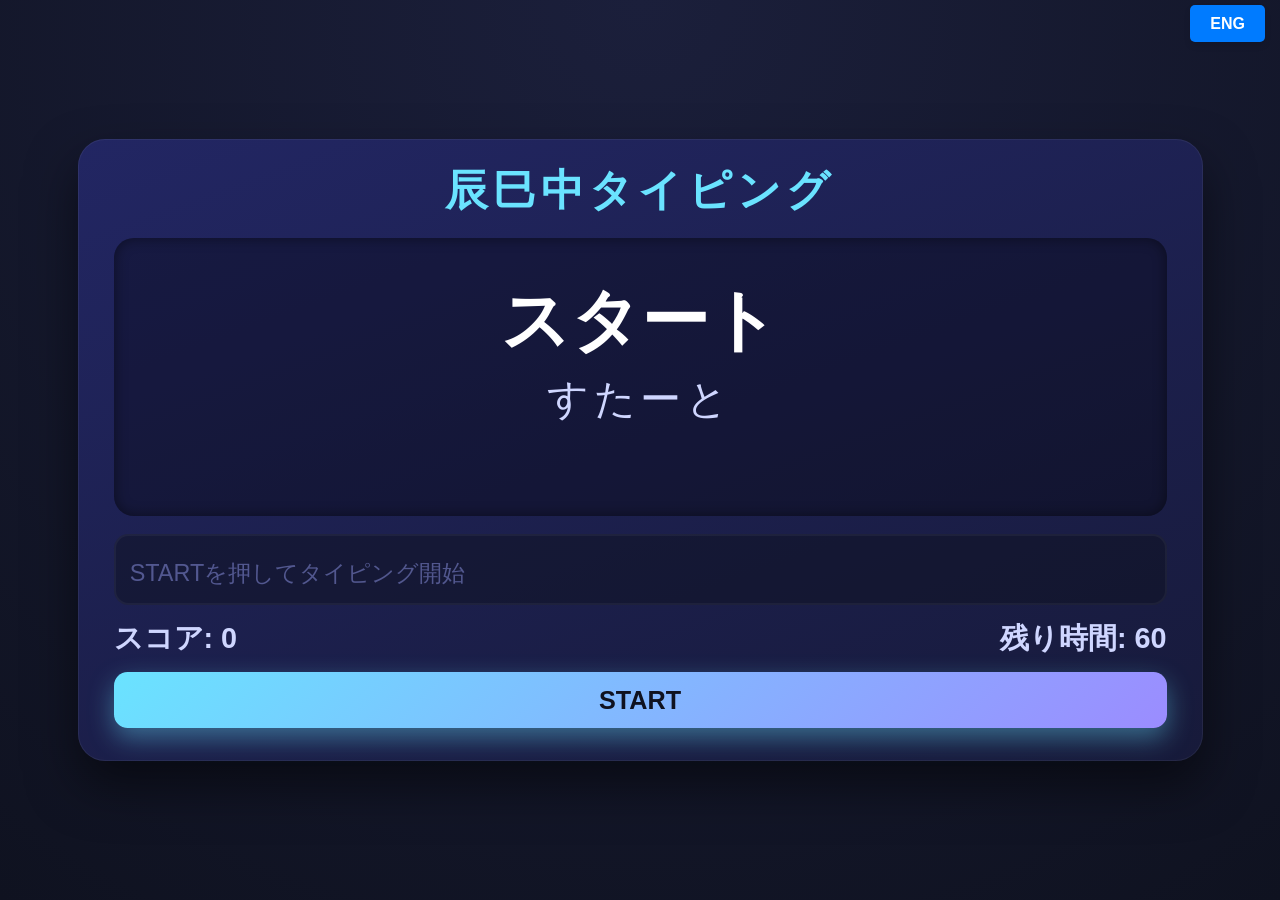
==== index.html @ f7c52356 "Update index.html" ====
<!DOCTYPE html>
<html lang="ja">
<head>
  <meta charset="UTF-8">
  <title>タイピングコンテスト用</title>
  <link rel="stylesheet" href="style.css">
</head>
<body>

  <!-- Language Switch Button (Goes to the English game) -->
  <div style="position: absolute; top: 15px; right: 15px; z-index: 1000;">
    <a href="english-game/index.html" style="padding: 10px 20px; background-color: #007bff; color: white; text-decoration: none; border-radius: 5px; font-family: sans-serif; font-weight: bold; box-shadow: 0 4px 6px rgba(0,0,0,0.1);">ENG</a>
  </div>

  <div id="game">
    <h1>辰巳中タイピング</h1>

    <div id="word-box">
      <div id="kanji">スタート</div>
      <div id="kana">すたーと</div>
      <div id="romaji-guide"></div>
    </div>

    <input
      type="text"
      id="input"
      placeholder="STARTを押してタイピング開始"
      autocomplete="off"
      disabled
    >

    <div id="status">
      <div id="score">スコア: 0</div>
      <div id="time">残り時間: 60</div>
    </div>

    <button id="start">START</button>

    <div id="game-over"></div>
  </div>

  <!-- 固定された効果音 (Removed "sounds/") -->
  <audio id="se-correct" src="correct.mp3" preload="auto"></audio>
  <audio id="se-miss" src="miss.mp3" preload="auto"></audio>
  <audio id="se-start" src="start.mp3" preload="auto"></audio>
  <audio id="se-end" src="end.mp3" preload="auto"></audio>

  <script src="script.js"></script>
</body>
</html>
---- style.css ----
:root {
  --bg: #0f1220;
  --panel: #1b1f3b;
  --accent: #6ae3ff;
  --accent2: #9b8cff;
  --text: #ffffff;
  --subtext: #cfd6ff;
  --danger: #ff6b6b;
}

* {
  box-sizing: border-box;
}

html, body {
  margin: 0;
  padding: 0;
  width: 100vw;
  height: 100vh;
  overflow: hidden; /* スクロールバーの発生を防止 */
  display: flex;
  justify-content: center;
  align-items: center;
  font-family: "Segoe UI", "Hiragino Kaku Gothic ProN", Meiryo, sans-serif;
  background: radial-gradient(circle at top, #1b1f3b, #0f1220);
  color: var(--text);
}

/* =========================
   Main Game Panel
   ========================= */
#game {
  width: min(90vw, 125vh);
  max-height: 96vh;
  padding: min(2.5vh, 2.2vw) min(4vh, 3.5vw);
  border-radius: min(3vh, 2.5vw);
  background: linear-gradient(160deg, #222663, #171a3a);
  box-shadow:
    0 24px 50px rgba(0, 0, 0, 0.5),
    inset 0 0 0 1px rgba(255, 255, 255, 0.06);
  text-align: center;
  display: flex;
  flex-direction: column;
  justify-content: space-between;
}

/* =========================
   Title
   ========================= */
h1 {
  margin: 0 0 min(1vh, 0.8vw);
  font-size: min(4.8vh, 4vw);
  letter-spacing: 0.12em;
  color: var(--accent);
}

/* =========================
   Word Display
   ========================= */
#word-box {
  margin: min(1vh, 0.8vw) 0;
  padding: min(4.5vh, 3.5vw) min(3vh, 2.5vw);
  border-radius: min(2.2vh, 1.8vw);
  background: rgba(0, 0, 0, 0.3);
  box-shadow: inset 0 0 14px rgba(0, 0, 0, 0.45);
  /* word-break: break-all; を削除 */
}

/* 漢字 */
#kanji {
  font-size: min(7.5vh, 6.2vw);
  font-weight: 700;
  line-height: 1.25;
  white-space: pre-wrap;
  word-break: keep-all;      /* 単語の途中での改行を防止 */
  overflow-wrap: break-word; /* 枠からはみ出る場合のみ改行 */
}

/* ひらがな */
#kana {
  margin-top: min(1.2vh, 1vw);
  font-size: min(4.5vh, 3.7vw);
  letter-spacing: 0.12em;
  color: var(--subtext);
  line-height: 1.25;
  white-space: pre-wrap;
  word-break: keep-all;      /* 単語の途中での改行を防止 */
  overflow-wrap: break-word; /* 枠からはみ出る場合のみ改行 */
}

/* ガイド */
#romaji-guide {
  margin-top: min(1.5vh, 1.2vw);
  font-size: min(3.2vh, 2.6vw);
  font-weight: bold;
  letter-spacing: 0.08em;
  color: var(--accent);
  min-height: 1.3em;
}

/* =========================
   Input
   ========================= */
#input {
  width: 100%;
  margin-top: min(1vh, 0.8vw);
  padding: min(1.8vh, 1.5vw);
  font-size: min(3.8vh, 3.1vw);
  border-radius: min(1.6vh, 1.3vw);
  border: none;
  outline: none;
  background: #0f1220;
  color: var(--text);
  box-shadow:
    inset 0 0 0 2px rgba(255, 255, 255, 0.08);
}

#input::placeholder {
  font-size: min(2.6vh, 2.1vw);
  color: #888fd0;
}

#input:focus {
  box-shadow:
    inset 0 0 0 2px var(--accent),
    0 0 14px rgba(106, 227, 255, 0.6);
}

#input:disabled {
  opacity: 0.5;
  cursor: not-allowed;
}

/* =========================
   Status
   ========================= */
#status {
  display: flex;
  justify-content: space-between;
  margin-top: min(1.5vh, 1.2vw);
  font-size: min(3.2vh, 2.6vw);
  font-weight: 600;
}

#score,
#time {
  color: var(--subtext);
}

/* =========================
   Button（少し小さく調整）
   ========================= */
#start {
  margin-top: min(1.5vh, 1.2vw);
  width: 100%;
  padding: min(1.5vh, 1.2vw) 0; /* 少しスリム化 */
  font-size: min(2.8vh, 2.3vw); /* 文字サイズをわずかに縮小 */
  font-weight: 700;
  border-radius: min(1.5vh, 1.2vw);
  border: none;
  cursor: pointer;
  background: linear-gradient(135deg, var(--accent), var(--accent2));
  color: #0f1220;
  box-shadow: 0 10px 26px rgba(106, 227, 255, 0.4);
  transition: transform 0.12s, box-shadow 0.12s;
}

#start:hover {
  transform: translateY(-2px);
  box-shadow: 0 14px 32px rgba(106, 227, 255, 0.55);
}

#start:active {
  transform: translateY(1px);
  box-shadow: 0 6px 16px rgba(106, 227, 255, 0.35);
}

/* =========================
   Game Over
   ========================= */
#game-over {
  margin-top: min(1.2vh, 1vw);
  font-size: min(4vh, 3.2vw);
  font-weight: 800;
  color: var(--danger);
}
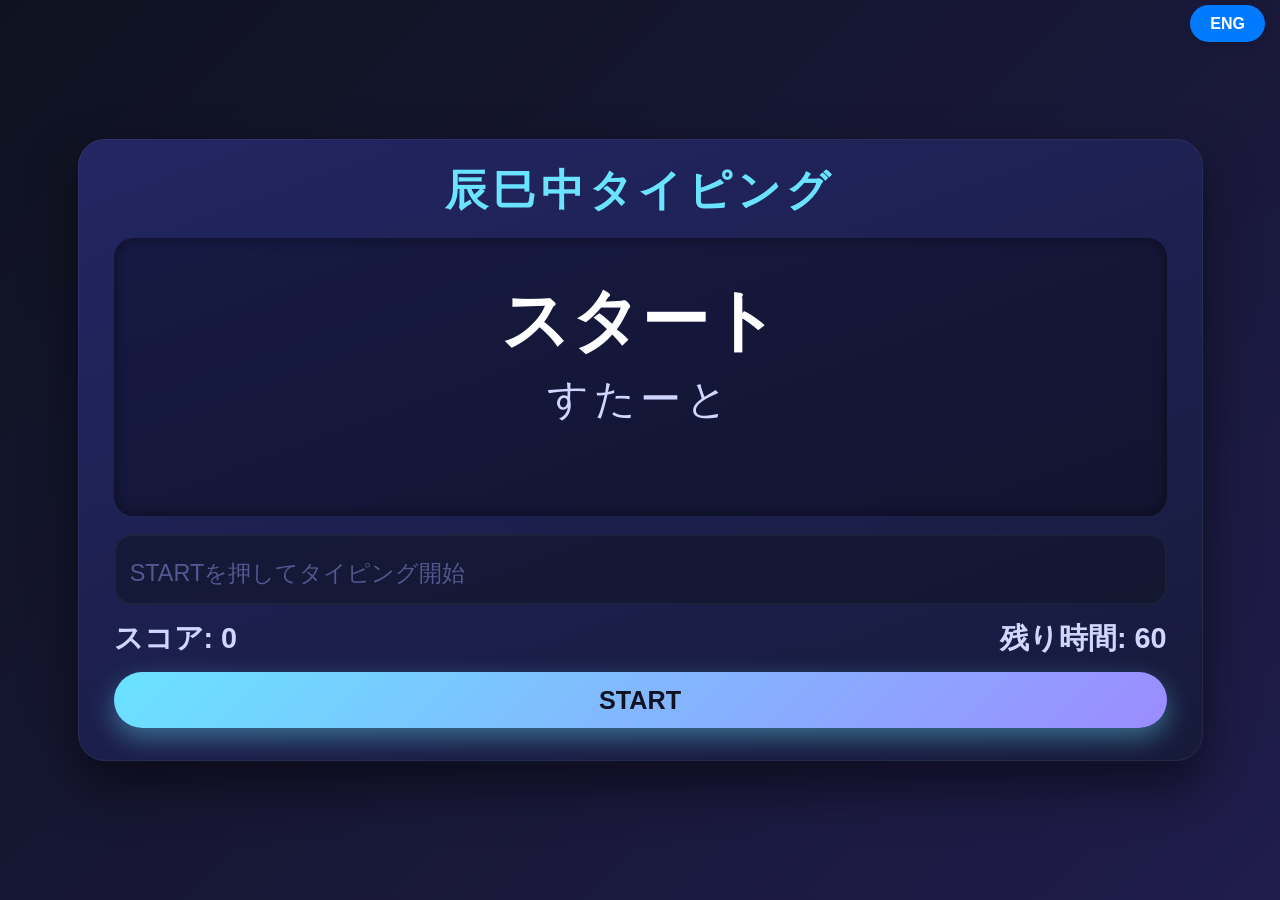
==== commit 1b960a58: "Add Japanese game loading screen" ====
--- a/index.html
+++ b/index.html
@@ -6,6 +6,7 @@
   <link rel="stylesheet" href="style.css">
 </head>
 <body>
+  <div class="page-loader" aria-label="Loading" role="status"><div class="page-loader__inner"><span class="page-loader__spinner" aria-hidden="true"></span><span>TATSUMI TYPING</span></div></div>
 
   <!-- Language Switch Button (Goes to the English game) -->
   <div style="position: absolute; top: 15px; right: 15px; z-index: 1000;">
@@ -45,6 +46,12 @@
   <audio id="se-start" src="start.mp3" preload="auto"></audio>
   <audio id="se-end" src="end.mp3" preload="auto"></audio>
 
+  <script>
+  window.addEventListener("load", () => {
+    const loader = document.querySelector(".page-loader");
+    if (loader) window.setTimeout(() => loader.classList.add("is-hidden"), 180);
+  });
+</script>
   <script src="script.js"></script>
 </body>
 </html>
--- a/style.css
+++ b/style.css
@@ -183,4 +183,25 @@
   font-size: min(4vh, 3.2vw);
   font-weight: 800;
   color: var(--danger);
-}+}
+/* Rounded controls, animated gradient, and a soft loading entrance */
+html, body { min-height: 100vh; height: auto; }
+body { position: relative; isolation: isolate; background: linear-gradient(-45deg,var(--bg),var(--panel),#25205a,var(--bg)); background-size:400% 400%; animation:gradient-drift 18s ease infinite; }
+@keyframes gradient-drift { 0%{background-position:0% 50%} 50%{background-position:100% 50%} 100%{background-position:0% 50%} }
+#game { animation:game-enter 700ms cubic-bezier(.2,.8,.2,1) both; transition:box-shadow 250ms ease,background-color 250ms ease; }
+@keyframes game-enter { from{opacity:0;transform:translateY(18px) scale(.985);filter:blur(5px)} to{opacity:1;transform:translateY(0) scale(1);filter:blur(0)} }
+button,a,input[type=button],input[type=submit],input[type=reset],select { border-radius:999px !important; transition:transform 180ms ease,box-shadow 220ms ease,background-color 220ms ease,opacity 220ms ease; }
+button:focus-visible,a:focus-visible,input:focus-visible,select:focus-visible { outline:3px solid var(--accent); outline-offset:4px; }
+button:active,input[type=button]:active,input[type=submit]:active,input[type=reset]:active { transform:scale(.975); }
+a { backdrop-filter:blur(12px); box-shadow:0 8px 22px rgba(0,0,0,.18); }
+#start { border-radius:999px !important; position:relative; overflow:hidden; }
+#start::after { content:""; position:absolute; inset:0; background:linear-gradient(110deg,transparent 20%,rgba(255,255,255,.28) 45%,transparent 70%); transform:translateX(-130%); transition:transform 550ms ease; pointer-events:none; }
+#start:hover::after { transform:translateX(130%); }
+#input { border-radius:18px !important; transition:box-shadow 220ms ease,background-color 220ms ease; }
+#word-box { transition:background-color 250ms ease,box-shadow 250ms ease; }
+.page-loader { position:fixed; inset:0; z-index:9999; display:grid; place-items:center; background:linear-gradient(-45deg,var(--bg),var(--panel),#25205a,var(--bg)); background-size:400% 400%; animation:gradient-drift 12s ease infinite; opacity:1; visibility:visible; transition:opacity 450ms ease,visibility 450ms ease; }
+.page-loader.is-hidden { opacity:0; visibility:hidden; pointer-events:none; }
+.page-loader__inner { display:grid; justify-items:center; gap:16px; color:var(--text); font-weight:700; letter-spacing:.16em; }
+.page-loader__spinner { width:44px; height:44px; border-radius:50%; border:3px solid rgba(255,255,255,.18); border-top-color:var(--accent); border-right-color:var(--accent2); animation:loader-spin 850ms linear infinite; box-shadow:0 0 24px rgba(255,255,255,.12); }
+@keyframes loader-spin { to{transform:rotate(360deg)} }
+@media(prefers-reduced-motion:reduce) { *,*::before,*::after { animation-duration:.01ms !important; animation-iteration-count:1 !important; scroll-behavior:auto !important; transition-duration:.01ms !important; } }
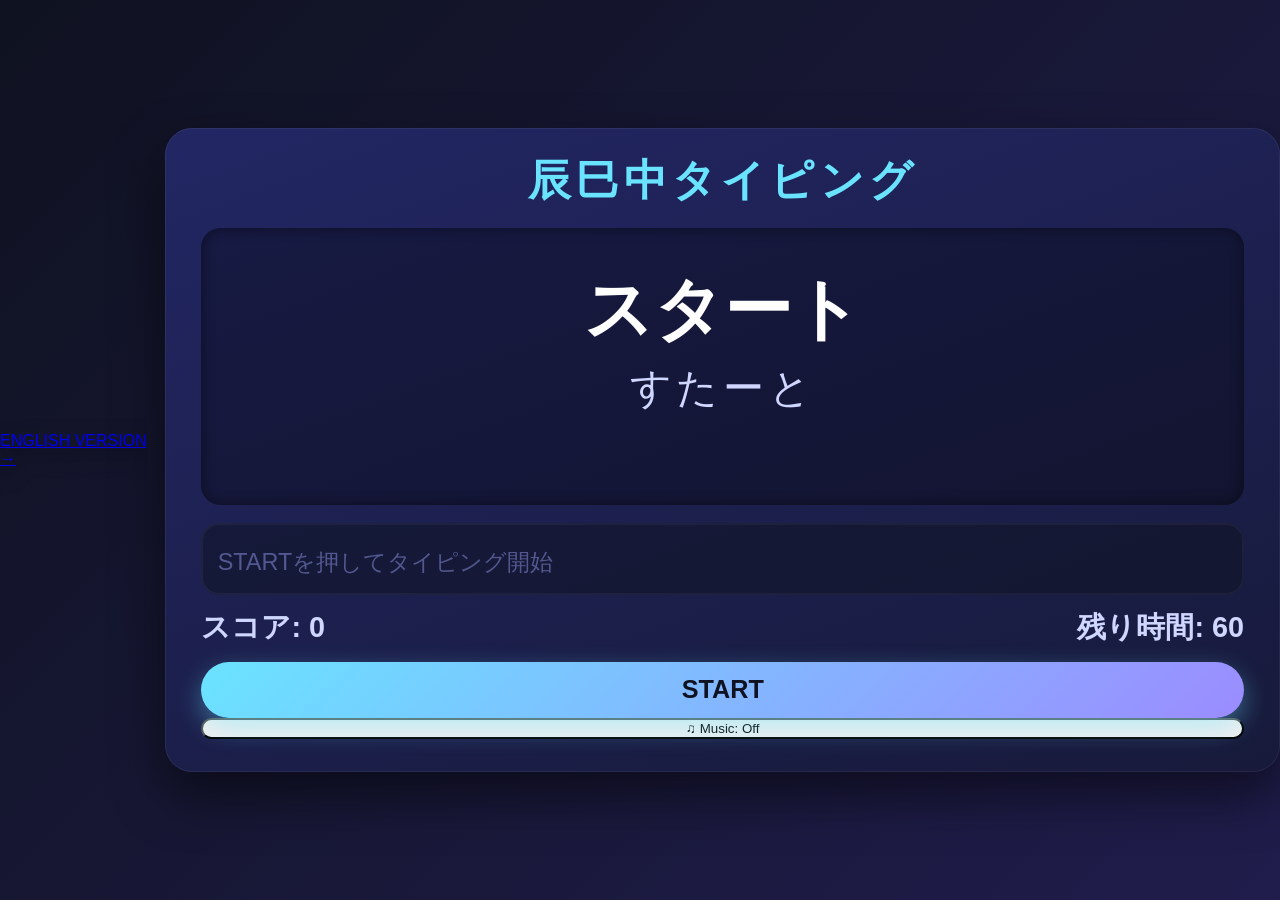
==== commit 3de02883: "Polish typing game transitions, Ubuntu typography, music, and language switch" ====
--- a/index.html
+++ b/index.html
@@ -8,10 +8,7 @@
 <body>
   <div class="page-loader" aria-label="Loading" role="status"><div class="page-loader__inner"><span class="page-loader__spinner" aria-hidden="true"></span><span>TATSUMI TYPING</span></div></div>
 
-  <!-- Language Switch Button (Goes to the English game) -->
-  <div style="position: absolute; top: 15px; right: 15px; z-index: 1000;">
-    <a href="english-game/index.html" style="padding: 10px 20px; background-color: #007bff; color: white; text-decoration: none; border-radius: 5px; font-family: sans-serif; font-weight: bold; box-shadow: 0 4px 6px rgba(0,0,0,0.1);">ENG</a>
-  </div>
+  <div class="language-switch-wrap"><a class="language-switch" href="english-game/index.html" aria-label="Switch to English">ENGLISH VERSION <span aria-hidden="true">→</span></a></div>
 
   <div id="game">
     <h1>辰巳中タイピング</h1>
@@ -36,6 +33,7 @@
     </div>
 
     <button id="start">START</button>
+    <button id="music-toggle" type="button" aria-pressed="false">♫ Music: Off</button>
 
     <div id="game-over"></div>
   </div>
@@ -52,6 +50,22 @@
     if (loader) window.setTimeout(() => loader.classList.add("is-hidden"), 180);
   });
 </script>
+
+  <script>
+    document.addEventListener("DOMContentLoaded", () => {
+      document.querySelectorAll(".language-switch").forEach(link => {
+        link.addEventListener("click", event => {
+          if (event.metaKey || event.ctrlKey || event.shiftKey || event.altKey) return;
+          event.preventDefault();
+          const destination = link.href;
+          const game = document.getElementById("game");
+          if (game) game.classList.add("is-transitioning");
+          document.body.classList.add("page-leaving");
+          window.setTimeout(() => { window.location.href = destination; }, 220);
+        });
+      });
+    });
+  </script>
   <script src="script.js"></script>
 </body>
 </html>
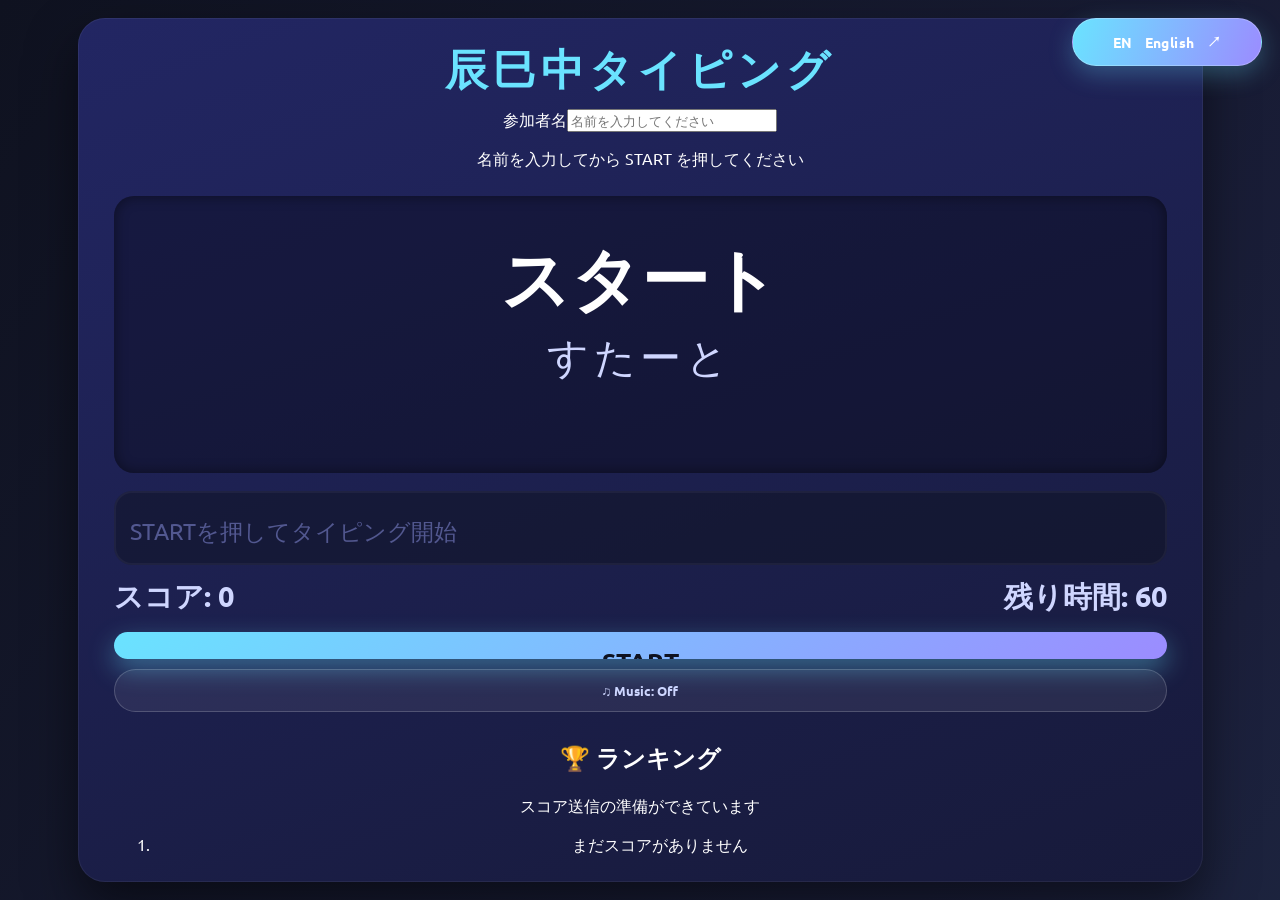
==== commit d910ba92: "Fix Japanese animations and add contestant leaderboard UI" ====
--- a/index.html
+++ b/index.html
@@ -8,10 +8,12 @@
 <body>
   <div class="page-loader" aria-label="Loading" role="status"><div class="page-loader__inner"><span class="page-loader__spinner" aria-hidden="true"></span><span>TATSUMI TYPING</span></div></div>
 
-  <div class="language-switch-wrap"><a class="language-switch" href="english-game/index.html" aria-label="Switch to English">ENGLISH VERSION <span aria-hidden="true">→</span></a></div>
+  <div class="language-switch-wrap"><a class="language-switch" href="english-game/index.html" aria-label="Switch to English"><span>EN</span><strong>English</strong><span class="switch-arrow" aria-hidden="true">↗</span></a></div>
 
   <div id="game">
     <h1>辰巳中タイピング</h1>
+
+    <div class="contest-controls"><label for="contestant-name">参加者名</label><input id="contestant-name" type="text" maxlength="24" autocomplete="nickname" placeholder="名前を入力してください"><p class="contest-hint">名前を入力してから START を押してください</p></div>
 
     <div id="word-box">
       <div id="kanji">スタート</div>
@@ -36,6 +38,7 @@
     <button id="music-toggle" type="button" aria-pressed="false">♫ Music: Off</button>
 
     <div id="game-over"></div>
+    <section id="leaderboard" class="leaderboard" aria-live="polite"><h2>🏆 ランキング</h2><p class="leaderboard-status">スコア送信の準備ができています</p><ol id="leaderboard-list"><li>まだスコアがありません</li></ol></section>
   </div>
 
   <!-- 固定された効果音 (Removed "sounds/") -->
--- a/style.css
+++ b/style.css
@@ -1,3 +1,4 @@
+@import url('https://fonts.googleapis.com/css2?family=Ubuntu:wght@400;500;700&display=swap');
 :root {
   --bg: #0f1220;
   --panel: #1b1f3b;
@@ -205,3 +206,46 @@
 .page-loader__spinner { width:44px; height:44px; border-radius:50%; border:3px solid rgba(255,255,255,.18); border-top-color:var(--accent); border-right-color:var(--accent2); animation:loader-spin 850ms linear infinite; box-shadow:0 0 24px rgba(255,255,255,.12); }
 @keyframes loader-spin { to{transform:rotate(360deg)} }
 @media(prefers-reduced-motion:reduce) { *,*::before,*::after { animation-duration:.01ms !important; animation-iteration-count:1 !important; scroll-behavior:auto !important; transition-duration:.01ms !important; } }
+
+
+/* Ubuntu typography, language switch, transitions, and ambient music controls */
+
+:root { --switch-gradient: linear-gradient(110deg,var(--accent),var(--accent2)); }
+html, body, button, input, select, textarea, a, #game, #game * {
+  font-family: 'Ubuntu', 'Noto Sans JP', sans-serif !important;
+}
+body {
+  background: linear-gradient(125deg,var(--bg),var(--panel),color-mix(in srgb,var(--accent) 20%,var(--bg)),var(--panel),var(--bg));
+  background-size: 350% 350%;
+  animation: gradient-drift 22s ease-in-out infinite;
+  transition: background 700ms ease;
+}
+@keyframes gradient-drift { 0%,100% { background-position: 0% 50%; } 50% { background-position: 100% 50%; } }
+.language-switch-wrap { position: fixed; top: 18px; right: 18px; z-index: 1000; }
+.language-switch {
+  min-width: 190px; min-height: 48px; padding: 13px 24px; display: inline-flex;
+  align-items: center; justify-content: center; gap: 12px;
+  border-radius: 999px; color: #fff; text-decoration: none; font-weight: 700;
+  font-size: 14px; letter-spacing: .035em; background: var(--switch-gradient);
+  box-shadow: 0 8px 24px color-mix(in srgb,var(--accent) 28%,transparent);
+  border: 1px solid rgba(255,255,255,.24); backdrop-filter: blur(14px);
+  transition: transform 240ms cubic-bezier(.2,.8,.2,1), box-shadow 240ms ease, filter 240ms ease;
+}
+.language-switch:hover { transform: translateY(-3px) scale(1.025); box-shadow: 0 13px 30px color-mix(in srgb,var(--accent) 38%,transparent); filter: brightness(1.08); }
+.language-switch:active { transform: scale(.97); }
+#music-toggle {
+  margin-top: 10px; width: 100%; padding: 12px 20px; border: 1px solid rgba(255,255,255,.18);
+  border-radius: 999px; color: var(--subtext); background: rgba(255,255,255,.07);
+  font-weight: 700; cursor: pointer; transition: all 220ms ease;
+}
+#music-toggle:hover, #music-toggle[aria-pressed="true"] { color: var(--text); background: color-mix(in srgb,var(--accent) 18%,transparent); box-shadow: 0 0 20px color-mix(in srgb,var(--accent) 18%,transparent); }
+#game { transition: opacity 320ms ease, transform 320ms ease, box-shadow 250ms ease; }
+#game.is-transitioning { opacity: .45; transform: translateY(8px) scale(.99); }
+#input { transition: box-shadow 220ms ease, transform 160ms ease; }
+#input.input-wrong { animation: wrong-tap 260ms ease; }
+@keyframes wrong-tap { 0%,100%{transform:translateX(0)} 25%{transform:translateX(-5px)} 50%{transform:translateX(5px)} 75%{transform:translateX(-3px)} }
+@media(max-width:600px) { .language-switch-wrap { top:10px; right:10px; } .language-switch { min-width:0; min-height:42px; padding:10px 15px; font-size:12px; } }
+@media(prefers-reduced-motion:reduce) { body { animation:none; } }
+
+.shake { animation: wrong-shake 300ms ease-in-out; }
+@keyframes wrong-shake { 0%,100%{transform:translateX(0)} 15%{transform:translateX(-9px)} 30%{transform:translateX(8px)} 45%{transform:translateX(-6px)} 60%{transform:translateX(5px)} 75%{transform:translateX(-3px)} }
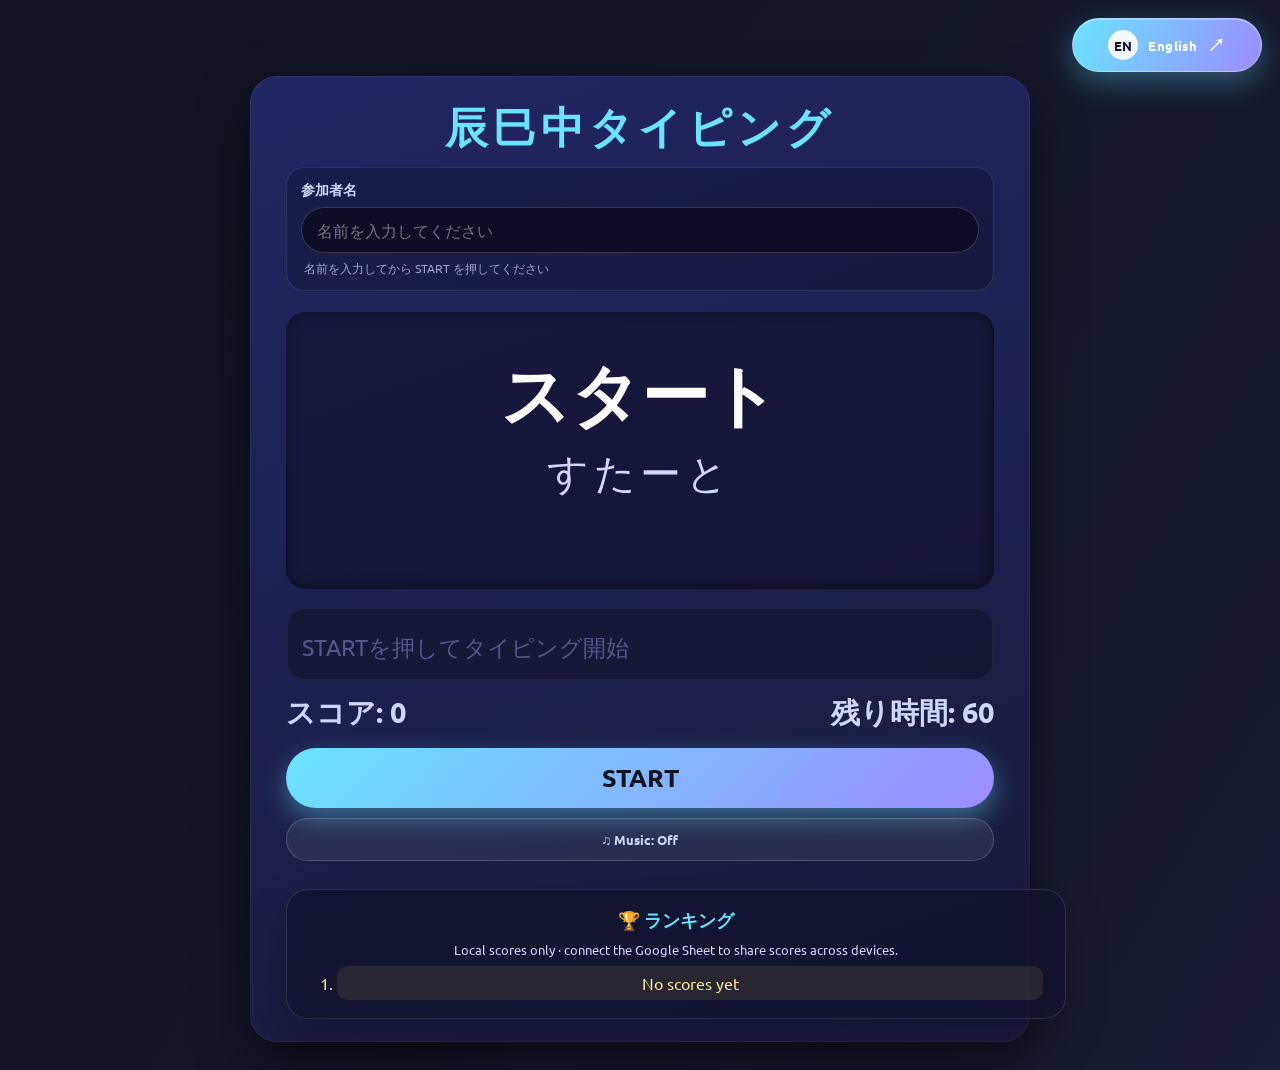
==== commit a8a7006d: "Fix animated background visibility and configure shared score endpoint" ====
--- a/index.html
+++ b/index.html
@@ -69,6 +69,7 @@
       });
     });
   </script>
+  <script src="sheet-config.js"></script>
   <script src="script.js"></script>
 </body>
 </html>
--- a/style.css
+++ b/style.css
@@ -249,3 +249,37 @@
 
 .shake { animation: wrong-shake 300ms ease-in-out; }
 @keyframes wrong-shake { 0%,100%{transform:translateX(0)} 15%{transform:translateX(-9px)} 30%{transform:translateX(8px)} 45%{transform:translateX(-6px)} 60%{transform:translateX(5px)} 75%{transform:translateX(-3px)} }
+
+
+/* Contest leaderboard, visible animated gradient, and custom language pill */
+:root { --contest-accent: var(--accent); --contest-accent-2: var(--accent2); }
+html, body { min-height:100%; height:auto; }
+body { background:transparent!important; min-height:100vh; height:auto; overflow-x:hidden; overflow-y:auto; display:flex; justify-content:center; align-items:center; padding:76px 16px 28px; position:relative; isolation:isolate; }
+body::before { content:""; position:fixed; inset:-35%; z-index:-1; pointer-events:none; background:linear-gradient(120deg,var(--bg) 8%,var(--panel) 34%,color-mix(in srgb,var(--accent) 40%,var(--panel)) 52%,color-mix(in srgb,var(--accent2) 38%,var(--bg)) 72%,var(--bg)); background-size:300% 300%; animation:contest-gradient-flow 16s ease-in-out infinite; will-change:background-position; }
+@keyframes contest-gradient-flow { 0%,100%{background-position:0% 45%;transform:rotate(0deg) scale(1)} 50%{background-position:100% 55%;transform:rotate(4deg) scale(1.04)} }
+#game { position:relative; z-index:1; width:min(92vw,780px); max-height:none; margin:0 auto; animation:contest-panel-in 720ms cubic-bezier(.2,.8,.2,1) both; }
+@keyframes contest-panel-in { from{opacity:0;transform:translateY(24px) scale(.975);filter:blur(7px)} to{opacity:1;transform:translateY(0) scale(1);filter:blur(0)} }
+.language-switch-wrap { position:fixed!important; top:18px!important; right:18px!important; z-index:10000!important; display:block!important; }
+a.language-switch { display:inline-flex!important; align-items:center!important; justify-content:center!important; gap:10px!important; min-width:190px!important; min-height:54px!important; padding:10px 22px!important; border-radius:999px!important; text-decoration:none!important; color:#fff!important; background:linear-gradient(115deg,var(--accent),var(--accent2))!important; border:1px solid rgba(255,255,255,.38)!important; box-shadow:0 10px 30px color-mix(in srgb,var(--accent) 32%,transparent),inset 0 1px rgba(255,255,255,.25)!important; backdrop-filter:blur(18px)!important; font-size:13px!important; letter-spacing:.035em!important; transform:translateZ(0); transition:transform 260ms cubic-bezier(.2,.8,.2,1),box-shadow 260ms ease,filter 260ms ease!important; }
+a.language-switch span:first-child { display:grid; place-items:center; width:30px; height:30px; flex:none; border-radius:50%; color:var(--bg); background:rgba(255,255,255,.9); font-weight:800; }
+a.language-switch strong { color:#fff; font-weight:800; }
+a.language-switch .switch-arrow { font-size:18px; transition:transform 220ms ease; }
+a.language-switch:hover { transform:translateY(-4px) scale(1.035)!important; box-shadow:0 16px 38px color-mix(in srgb,var(--accent) 48%,transparent),inset 0 1px rgba(255,255,255,.3)!important; filter:brightness(1.1); }
+a.language-switch:hover .switch-arrow { transform:translate(2px,-2px); }
+a.language-switch:active { transform:scale(.97)!important; }
+.page-leaving #game { opacity:0; transform:translateY(10px) scale(.985); filter:blur(4px); }
+.contest-controls { margin:0 0 12px; text-align:left; padding:12px 14px; border:1px solid rgba(255,255,255,.1); border-radius:18px; background:rgba(4,8,24,.28); }
+.contest-controls label { display:block; color:var(--subtext); font-size:14px; font-weight:700; margin-bottom:7px; }
+#contestant-name { width:100%; padding:12px 15px; border-radius:999px!important; border:1px solid rgba(255,255,255,.18); color:var(--text); background:rgba(8,10,28,.75); font:inherit; outline:none; transition:border-color 200ms ease,box-shadow 200ms ease; }
+#contestant-name:focus { border-color:var(--accent); box-shadow:0 0 0 3px color-mix(in srgb,var(--accent) 20%,transparent); }
+.contest-hint { margin:7px 3px 0; color:var(--subtext); opacity:.75; font-size:12px; }
+.leaderboard { position:relative; z-index:1; width:min(92vw,780px); margin:18px auto 0; padding:18px 22px; border-radius:22px; border:1px solid rgba(255,255,255,.12); background:rgba(16,20,45,.82); box-shadow:0 18px 45px rgba(0,0,0,.2); animation:contest-panel-in 900ms 100ms both; }
+.leaderboard h2 { margin:0 0 8px; color:var(--accent); font-size:18px; }
+.leaderboard-status { margin:0 0 8px; color:var(--subtext); font-size:13px; }
+#leaderboard-list { margin:0; padding-left:28px; display:grid; gap:6px; color:var(--text); }
+#leaderboard-list li { padding:7px 10px; border-radius:10px; background:rgba(255,255,255,.045); }
+#leaderboard-list li:first-child { color:#ffe69a; background:rgba(255,210,70,.09); }
+#game.shake { animation:contest-wrong-shake 320ms ease-in-out; }
+@keyframes contest-wrong-shake { 0%,100%{translate:0 0} 18%{translate:-9px 0} 36%{translate:8px 0} 54%{translate:-6px 0} 72%{translate:4px 0} }
+@media(max-width:600px) { body{padding:72px 10px 22px} #game{width:100%;padding:20px 16px} .language-switch-wrap{top:10px!important;right:10px!important} a.language-switch{min-width:0!important;min-height:44px!important;padding:7px 12px!important;gap:7px!important} a.language-switch span:first-child{width:26px;height:26px} .leaderboard{width:100%;padding:15px} }
+@media(prefers-reduced-motion:reduce) { body::before{animation:none} #game,.leaderboard{animation:none} *,*::before,*::after{transition-duration:.01ms!important} }
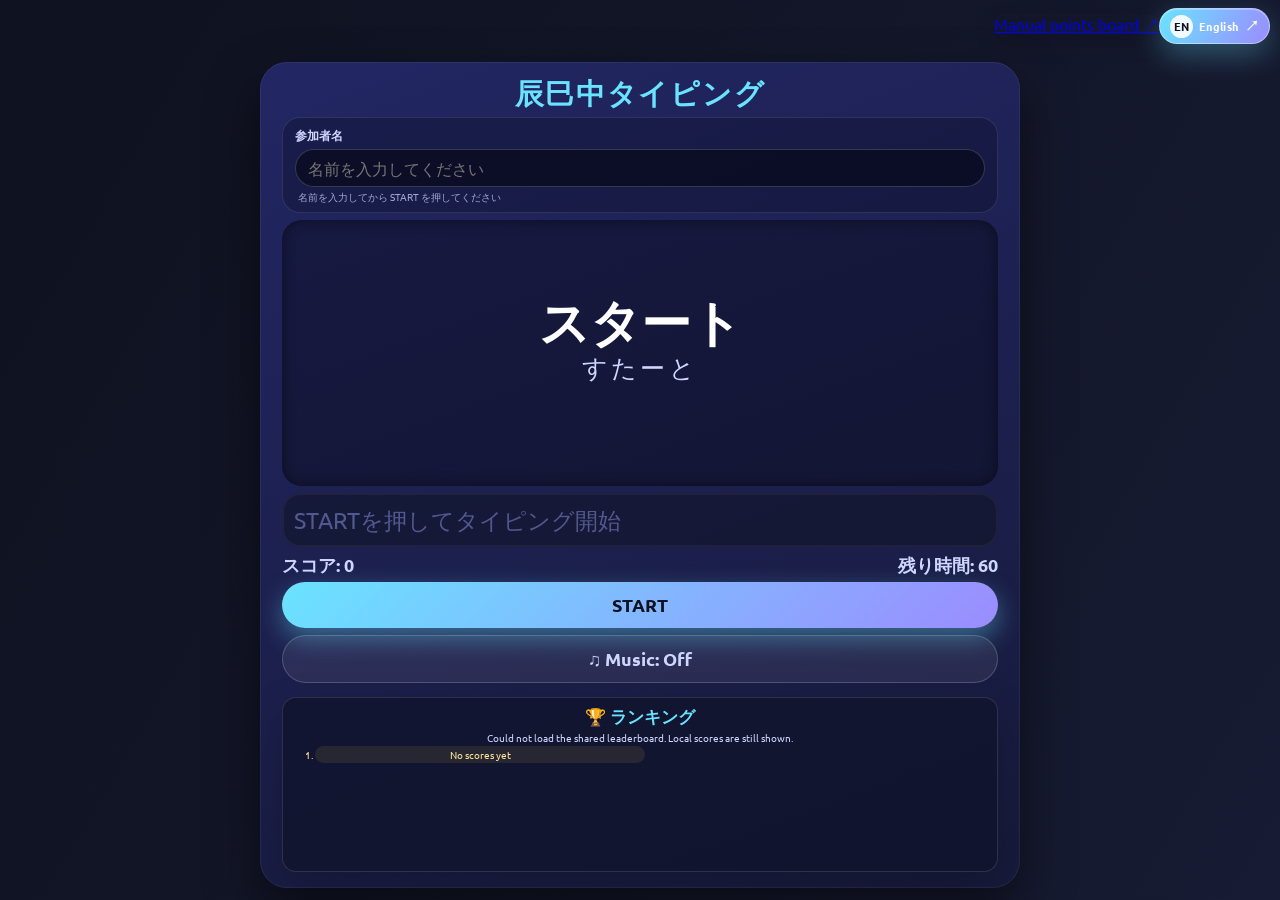
==== commit 453a734b: "Add quick link to manual points board" ====
--- a/index.html
+++ b/index.html
@@ -8,7 +8,7 @@
 <body>
   <div class="page-loader" aria-label="Loading" role="status"><div class="page-loader__inner"><span class="page-loader__spinner" aria-hidden="true"></span><span>TATSUMI TYPING</span></div></div>
 
-  <div class="language-switch-wrap"><a class="language-switch" href="english-game/index.html" aria-label="Switch to English"><span>EN</span><strong>English</strong><span class="switch-arrow" aria-hidden="true">↗</span></a></div>
+  <div class="language-switch-wrap"><a class="points-board-link" href="points.html">Manual points board ↗</a><a class="language-switch" href="english-game/index.html" aria-label="Switch to English"><span>EN</span><strong>English</strong><span class="switch-arrow" aria-hidden="true">↗</span></a></div>
 
   <div id="game">
     <h1>辰巳中タイピング</h1>
--- a/style.css
+++ b/style.css
@@ -283,3 +283,125 @@
 @keyframes contest-wrong-shake { 0%,100%{translate:0 0} 18%{translate:-9px 0} 36%{translate:8px 0} 54%{translate:-6px 0} 72%{translate:4px 0} }
 @media(max-width:600px) { body{padding:72px 10px 22px} #game{width:100%;padding:20px 16px} .language-switch-wrap{top:10px!important;right:10px!important} a.language-switch{min-width:0!important;min-height:44px!important;padding:7px 12px!important;gap:7px!important} a.language-switch span:first-child{width:26px;height:26px} .leaderboard{width:100%;padding:15px} }
 @media(prefers-reduced-motion:reduce) { body::before{animation:none} #game,.leaderboard{animation:none} *,*::before,*::after{transition-duration:.01ms!important} }
+
+
+/* Compact viewport layout: keep the complete game aligned without page scrolling */
+html, body {
+  width: 100%;
+  min-width: 0;
+}
+body {
+  min-height: 100svh;
+  min-height: 100dvh;
+  padding: 62px 12px 12px !important;
+  align-items: center;
+  overflow: hidden !important;
+}
+#game {
+  width: min(100%, 760px) !important;
+  height: calc(100dvh - 74px);
+  max-height: calc(100dvh - 74px) !important;
+  min-height: 0;
+  padding: clamp(10px, 1.8vh, 18px) clamp(12px, 2vw, 22px) !important;
+  margin: 0 auto !important;
+  gap: clamp(4px, 0.8vh, 9px);
+  justify-content: space-evenly;
+  overflow: hidden;
+}
+#game h1 {
+  flex: 0 0 auto;
+  margin: 0;
+  font-size: clamp(18px, 3.2vh, 30px);
+  line-height: 1.1;
+  letter-spacing: .06em;
+}
+.contest-controls {
+  flex: 0 0 auto;
+  margin: 0 !important;
+  padding: clamp(7px, 1vh, 11px) 12px !important;
+}
+.contest-controls label { margin-bottom: 4px; font-size: 12px; }
+#contestant-name { padding: 8px 12px !important; min-height: 34px; }
+.contest-hint { margin-top: 4px !important; font-size: 10px !important; line-height: 1.15; }
+#word-box {
+  flex: 1 1 auto;
+  min-height: 72px;
+  margin: 0 !important;
+  padding: clamp(8px, 1.8vh, 18px) 12px !important;
+  display: flex;
+  flex-direction: column;
+  justify-content: center;
+  align-items: center;
+  gap: clamp(2px, .5vh, 6px);
+}
+#kanji { font-size: clamp(25px, 5.5vh, 54px); line-height: 1.12; }
+#kana { margin-top: 0 !important; font-size: clamp(14px, 2.8vh, 27px); line-height: 1.12; }
+#romaji-guide { margin-top: 0 !important; font-size: clamp(12px, 2.2vh, 21px); line-height: 1.15; }
+#input { flex: 0 0 auto; margin: 0 !important; padding: clamp(8px, 1.3vh, 13px) 12px !important; font-size: clamp(15px, 2.5vh, 23px); }
+#status { flex: 0 0 auto; margin: 0 !important; font-size: clamp(12px, 2vh, 18px); line-height: 1.2; }
+#start, #music-toggle { flex: 0 0 auto; margin: 0 !important; padding: clamp(8px, 1.2vh, 12px) 14px !important; font-size: clamp(13px, 2vh, 18px); }
+#game-over { flex: 0 0 auto; margin: 0 !important; font-size: clamp(14px, 2.5vh, 23px); line-height: 1.1; }
+.leaderboard {
+  flex: 0 1 22%;
+  min-height: 62px;
+  width: 100% !important;
+  min-width: 0;
+  margin: 0 !important;
+  padding: 8px 12px !important;
+  border-radius: 14px !important;
+  overflow: hidden;
+}
+.leaderboard h2 { margin: 0 0 3px !important; font-size: clamp(13px, 1.9vh, 17px) !important; }
+.leaderboard-status { margin: 0 0 3px !important; font-size: 10px !important; line-height: 1.1; }
+#leaderboard-list {
+  padding-left: 20px !important;
+  display: grid;
+  grid-template-columns: repeat(2, minmax(0, 1fr));
+  gap: 2px 10px !important;
+  font-size: 10px;
+  line-height: 1.1;
+}
+#leaderboard-list li { min-width: 0; padding: 3px 5px !important; overflow-wrap: anywhere; }
+.language-switch-wrap { top: 8px !important; right: 10px !important; }
+a.language-switch {
+  min-width: 0 !important;
+  min-height: 36px !important;
+  padding: 5px 10px !important;
+  gap: 6px !important;
+  font-size: 11px !important;
+}
+a.language-switch span:first-child { width: 23px !important; height: 23px !important; }
+a.language-switch .switch-arrow { font-size: 14px !important; }
+@media (max-width: 600px) {
+  body { padding: 54px 8px 8px !important; }
+  #game {
+    width: 100% !important;
+    height: calc(100dvh - 62px);
+    max-height: calc(100dvh - 62px) !important;
+    padding: 9px !important;
+    gap: 5px;
+    border-radius: 18px;
+  }
+  #game h1 { font-size: clamp(17px, 4.5vw, 24px); }
+  .contest-controls { padding: 7px 9px !important; }
+  #word-box { min-height: 68px; padding: 7px !important; }
+  #kanji { font-size: clamp(24px, 8vw, 42px); }
+  #kana { font-size: clamp(13px, 4vw, 20px); }
+  #romaji-guide { font-size: clamp(11px, 3.4vw, 17px); }
+  #leaderboard-list { grid-template-columns: repeat(2, minmax(0, 1fr)); }
+}
+@media (max-height: 650px) {
+  body { padding-top: 48px !important; }
+  #game { height: calc(100dvh - 56px); max-height: calc(100dvh - 56px) !important; gap: 3px; padding: 7px 12px !important; }
+  .contest-controls { padding: 5px 9px !important; }
+  .contest-hint { display: none; }
+  #word-box { padding: 5px 8px !important; min-height: 52px; }
+  #kanji { font-size: clamp(20px, 4.8vh, 38px); }
+  #kana { font-size: clamp(12px, 2.2vh, 18px); }
+  #romaji-guide { font-size: clamp(10px, 1.8vh, 15px); }
+  .leaderboard { flex-basis: 19%; padding: 5px 9px !important; }
+  #leaderboard-list li:nth-child(n+7) { display: none; }
+}
+@media (prefers-reduced-motion: reduce) {
+  body::before { animation: none !important; }
+}
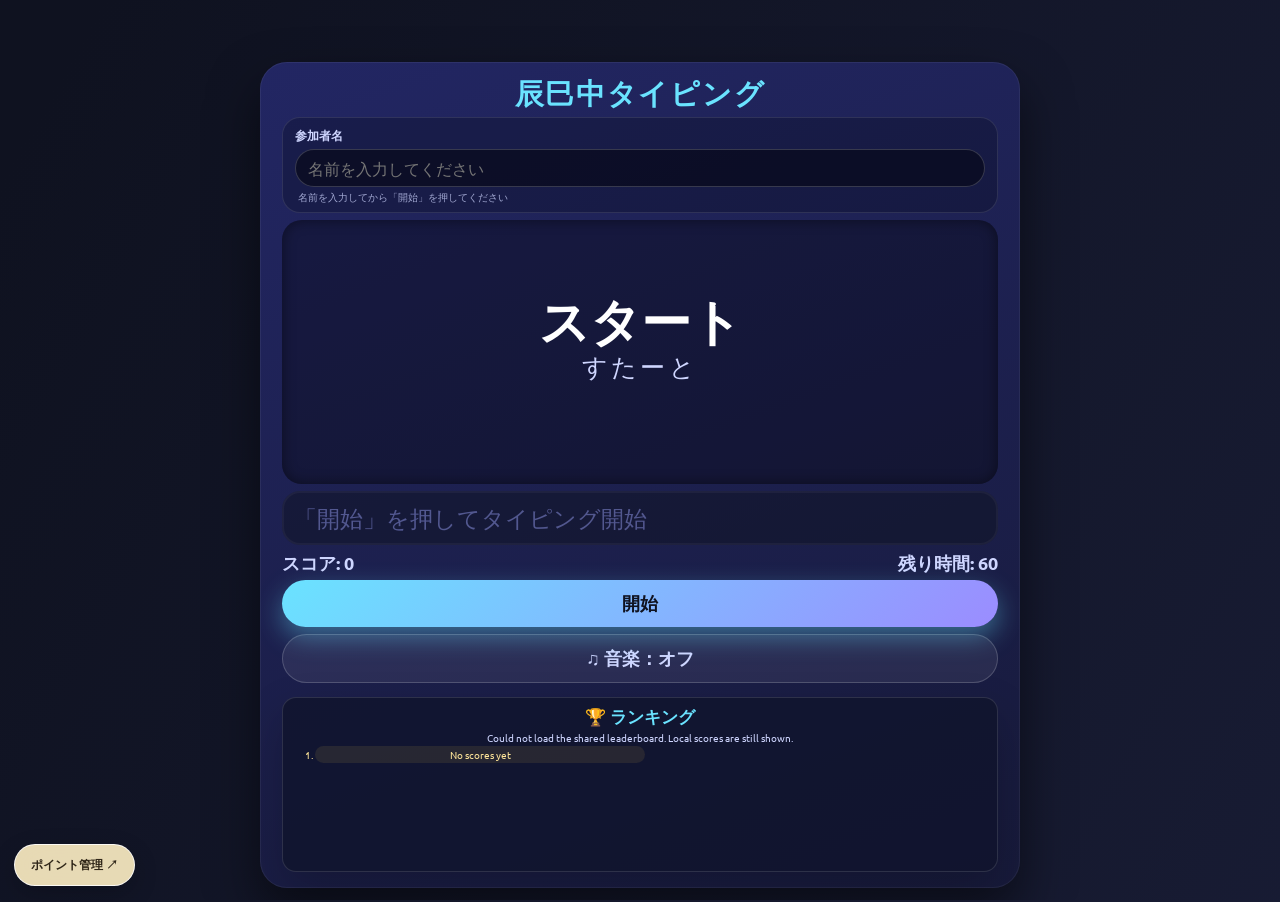
==== commit 8a891dae: "Japanese-only interface for school typing game" ====
--- a/index.html
+++ b/index.html
@@ -2,18 +2,18 @@
 <html lang="ja">
 <head>
   <meta charset="UTF-8">
-  <title>タイピングコンテスト用</title>
+  <title>辰巳中タイピングコンテスト</title>
   <link rel="stylesheet" href="style.css">
 </head>
 <body>
-  <div class="page-loader" aria-label="Loading" role="status"><div class="page-loader__inner"><span class="page-loader__spinner" aria-hidden="true"></span><span>TATSUMI TYPING</span></div></div>
+  <div class="page-loader" aria-label="読み込み中" role="status"><div class="page-loader__inner"><span class="page-loader__spinner" aria-hidden="true"></span><span>辰巳中タイピング</span></div></div>
 
-  <div class="language-switch-wrap"><a class="points-board-link" href="points.html">Manual points board ↗</a><a class="language-switch" href="english-game/index.html" aria-label="Switch to English"><span>EN</span><strong>English</strong><span class="switch-arrow" aria-hidden="true">↗</span></a></div>
+  <div class="language-switch-wrap"><a class="points-board-link" href="points.html">ポイント管理 ↗</a></div>
 
   <div id="game">
     <h1>辰巳中タイピング</h1>
 
-    <div class="contest-controls"><label for="contestant-name">参加者名</label><input id="contestant-name" type="text" maxlength="24" autocomplete="nickname" placeholder="名前を入力してください"><p class="contest-hint">名前を入力してから START を押してください</p></div>
+    <div class="contest-controls"><label for="contestant-name">参加者名</label><input id="contestant-name" type="text" maxlength="24" autocomplete="nickname" placeholder="名前を入力してください"><p class="contest-hint">名前を入力してから「開始」を押してください</p></div>
 
     <div id="word-box">
       <div id="kanji">スタート</div>
@@ -24,7 +24,7 @@
     <input
       type="text"
       id="input"
-      placeholder="STARTを押してタイピング開始"
+      placeholder="「開始」を押してタイピング開始"
       autocomplete="off"
       disabled
     >
@@ -34,8 +34,8 @@
       <div id="time">残り時間: 60</div>
     </div>
 
-    <button id="start">START</button>
-    <button id="music-toggle" type="button" aria-pressed="false">♫ Music: Off</button>
+    <button id="start">開始</button>
+    <button id="music-toggle" type="button" aria-pressed="false">♫ 音楽：オフ</button>
 
     <div id="game-over"></div>
     <section id="leaderboard" class="leaderboard" aria-live="polite"><h2>🏆 ランキング</h2><p class="leaderboard-status">スコア送信の準備ができています</p><ol id="leaderboard-list"><li>まだスコアがありません</li></ol></section>
--- a/style.css
+++ b/style.css
@@ -405,3 +405,18 @@
 @media (prefers-reduced-motion: reduce) {
   body::before { animation: none !important; }
 }
+
+
+/* Quick access to the cream manual points display */
+a.points-board-link {
+  position:fixed!important; left:14px!important; bottom:14px!important; z-index:10001!important;
+  display:inline-flex!important; align-items:center!important; justify-content:center!important;
+  min-height:42px!important; padding:10px 16px!important; border-radius:999px!important;
+  color:#302719!important; background:rgba(255,240,197,.9)!important;
+  border:1px solid rgba(255,255,255,.85)!important; text-decoration:none!important;
+  font-size:12px!important; font-weight:800!important; box-shadow:0 8px 24px rgba(0,0,0,.2)!important;
+  backdrop-filter:blur(18px) saturate(1.35)!important; -webkit-backdrop-filter:blur(18px) saturate(1.35)!important;
+}
+a.points-board-link:hover { transform:translateY(-2px)!important; box-shadow:0 12px 28px rgba(0,0,0,.24)!important; }
+@media(max-width:600px) { a.points-board-link { left:8px!important; bottom:8px!important; min-height:38px!important; padding:8px 12px!important; font-size:11px!important; } }
+@media(prefers-reduced-motion:reduce) { a.points-board-link { transition:none!important; } }
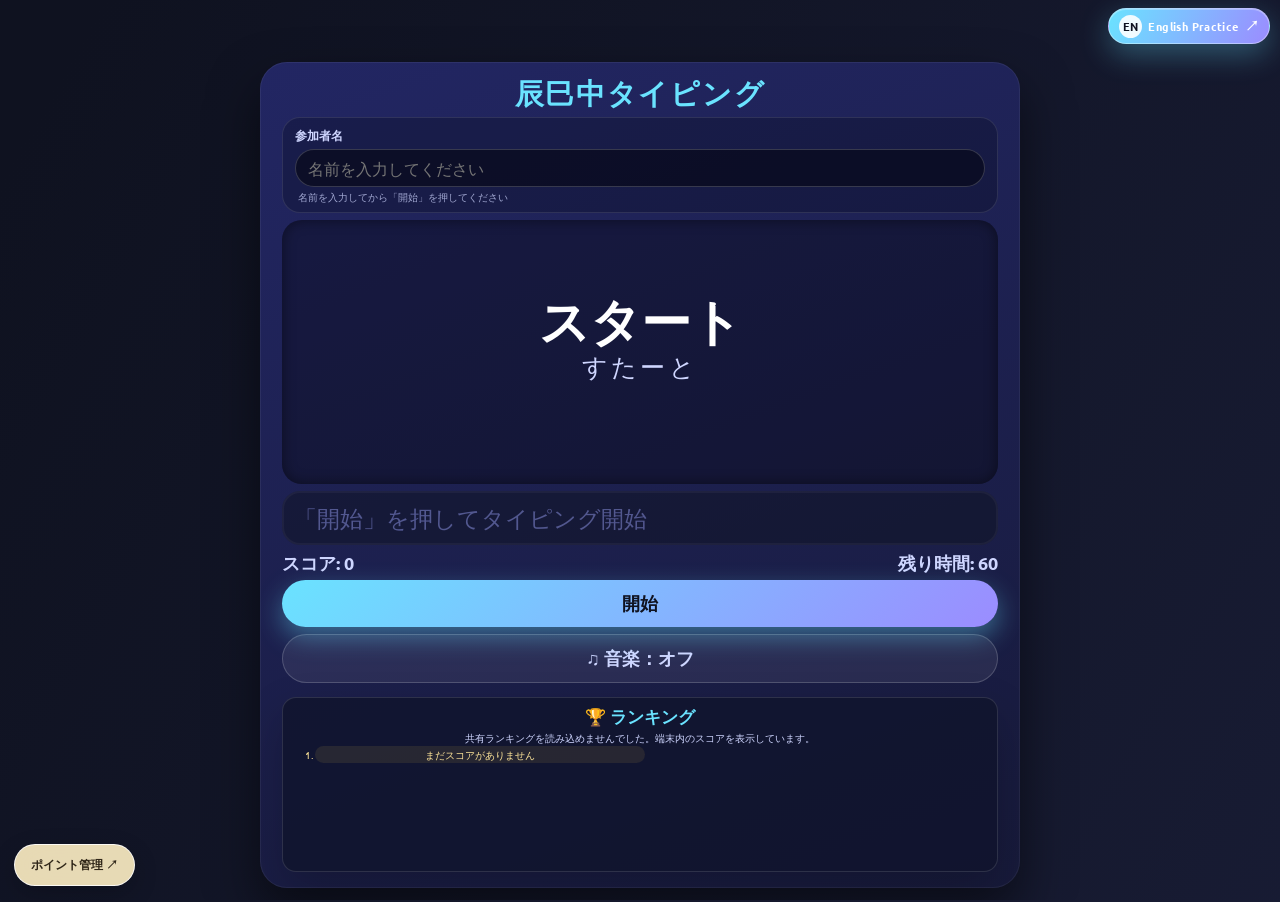
==== commit 0b2dc7ed: "Restore English practice language switch on Japanese home page" ====
--- a/index.html
+++ b/index.html
@@ -8,7 +8,7 @@
 <body>
   <div class="page-loader" aria-label="読み込み中" role="status"><div class="page-loader__inner"><span class="page-loader__spinner" aria-hidden="true"></span><span>辰巳中タイピング</span></div></div>
 
-  <div class="language-switch-wrap"><a class="points-board-link" href="points.html">ポイント管理 ↗</a></div>
+  <div class="language-switch-wrap"><a class="points-board-link" href="points.html">ポイント管理 ↗</a><a class="language-switch" href="english-game/index.html" aria-label="Switch to English practice"><span>EN</span><strong>English Practice</strong><span class="switch-arrow" aria-hidden="true">↗</span></a></div>
 
   <div id="game">
     <h1>辰巳中タイピング</h1>
